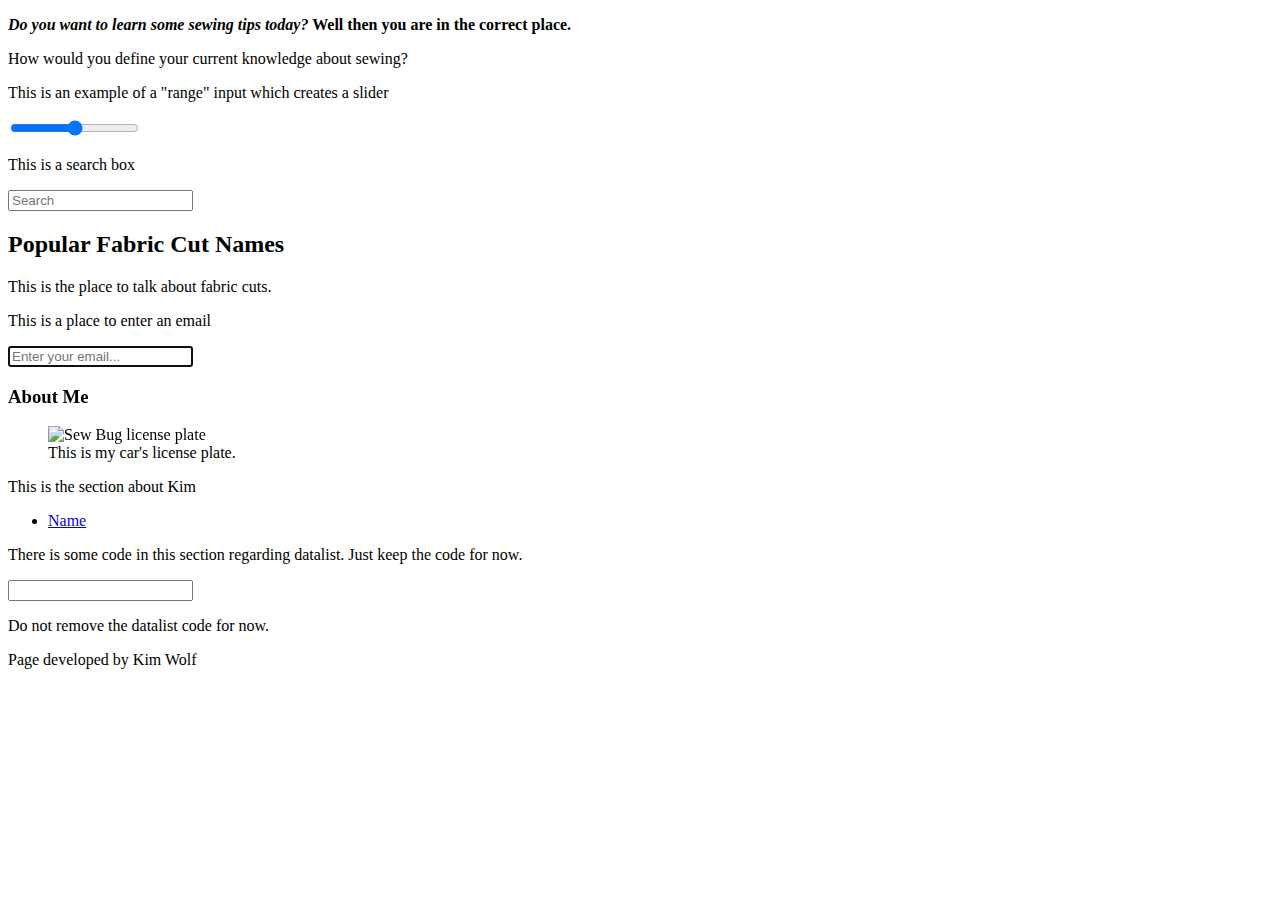
==== index2.html @ 7a6a6c53 "Removing outdated content. Adding new page." ====
<!DOCTYPE html>
<html lang="en">
<head>
    <meta charset="UTF-8">
    <meta http-equiv="X-UA-Compatible" content="IE=edge">
    <meta name="viewport" content="width=, initial-scale=1.0">
    <title>Document</title>
    
</head>
<main>
<body>
 


    <p><b class="lead"><i>Do you want to <em>learn</em> some sewing tips <strong>today</strong>?</i> Well then you are in the correct place.</b>
<p>How would you define your current knowledge about sewing?</p>
<p>This is an example of a "range" input which creates a slider</p>
<input type="range"/>

    </p>

    <p>This is a search box</p>
    <input type="search" placeholder="Search"/>
    <section>
        <h2>Popular Fabric Cut Names</h2>
        <P>This is the place to talk about fabric cuts.</P>
    </section>
    <aside>
        
        <p>This is a place to enter an email </p>
        <input type="email" autofocus required placeholder="Enter your email..."/>
        
        <h3>About Me</h3>
        <figure>
            <img src="images/SewBug_sm.jpg" alt="Sew Bug license plate" />
            <figcaption>This is my car's license plate.</figcaption>
        </figure>
        <p>This is the section about Kim</p>
        <nav>
            <ul>
                <li><a class="Name" href="/Name">Name</a></li>
                
            </ul>
        </nav>

<p> There is some code in this section regarding datalist. Just keep the code for now.</p>
        <input type="text" list="categories"/>
        <datalist id="categories">
            <option value="reviews">
            <option value="profiles">
            <option value="announcements">

            </option>
            </option>
            </option>
        </datalist>
        <p> Do not remove the datalist code for now.</p>
    </aside>

    <header>

    </header>
</body>
</main>
<footer>
    <p>Page developed by Kim Wolf</p>
</footer>
</html>
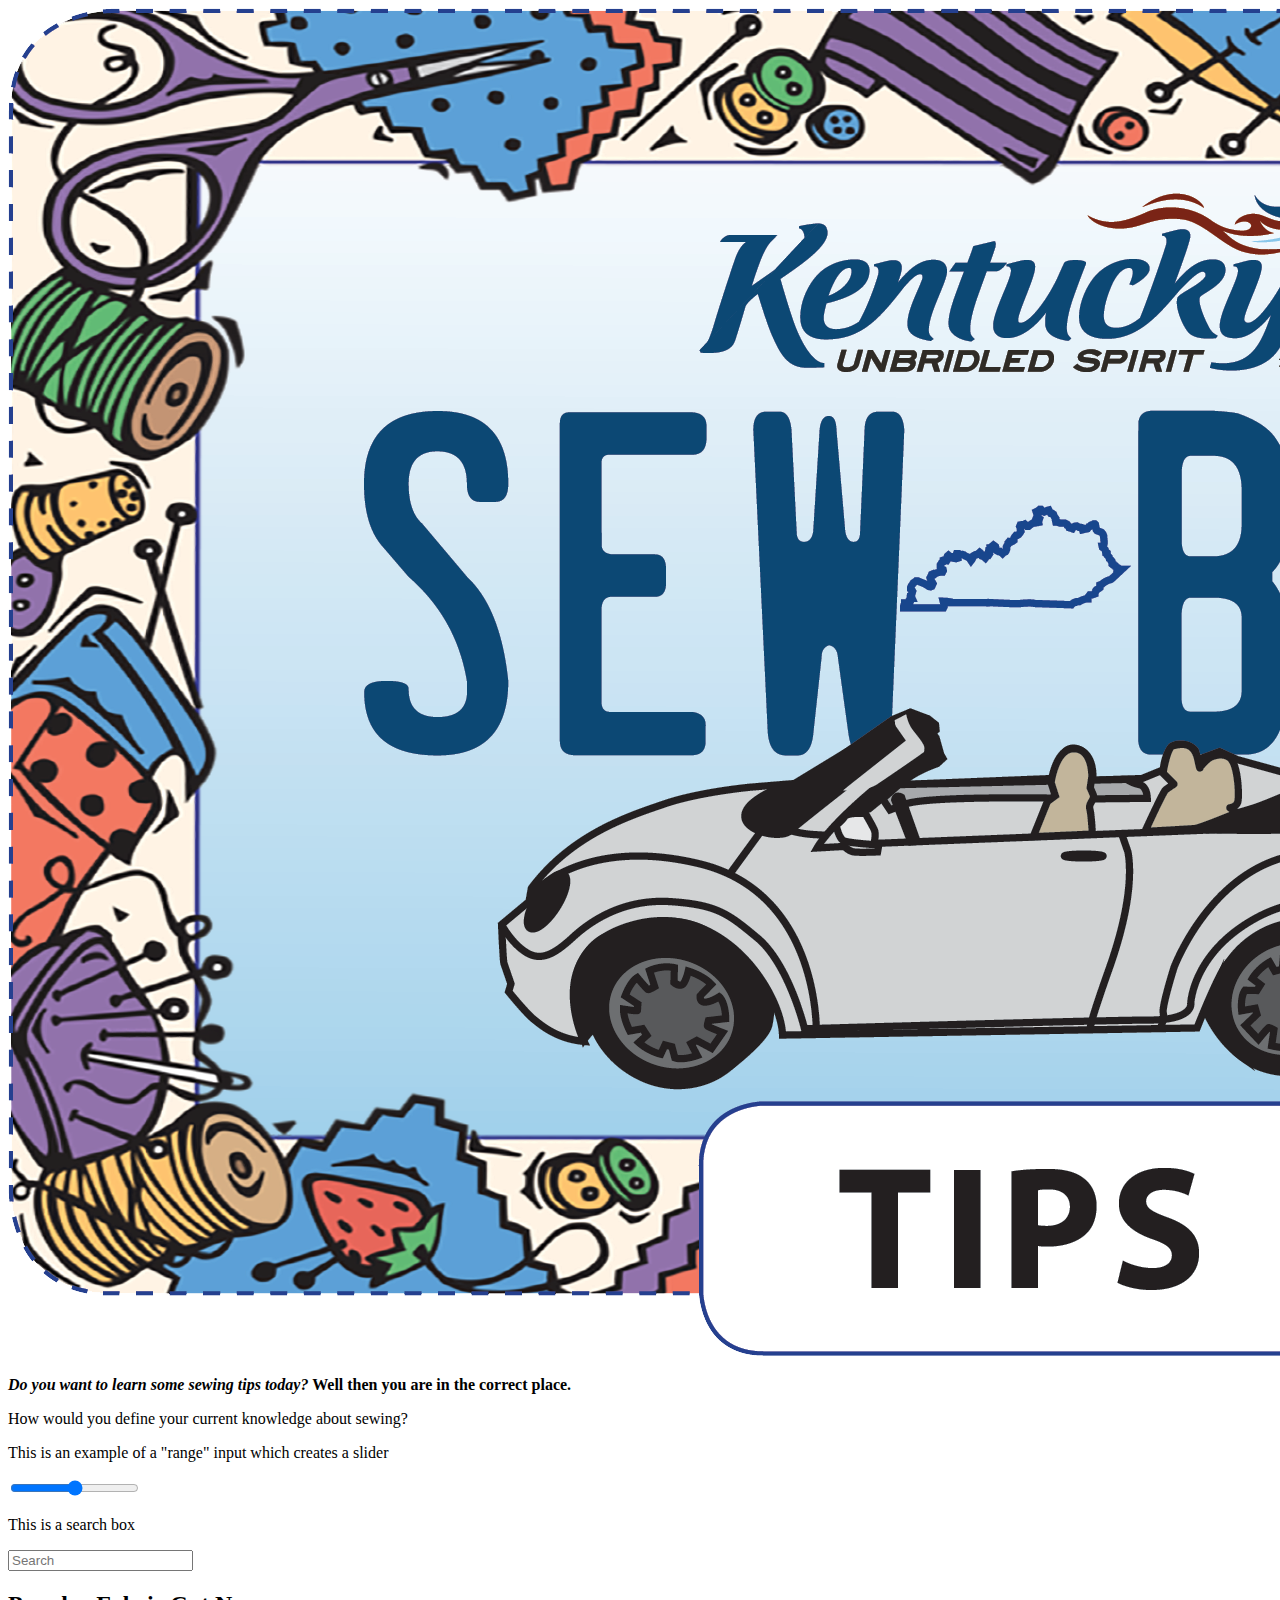
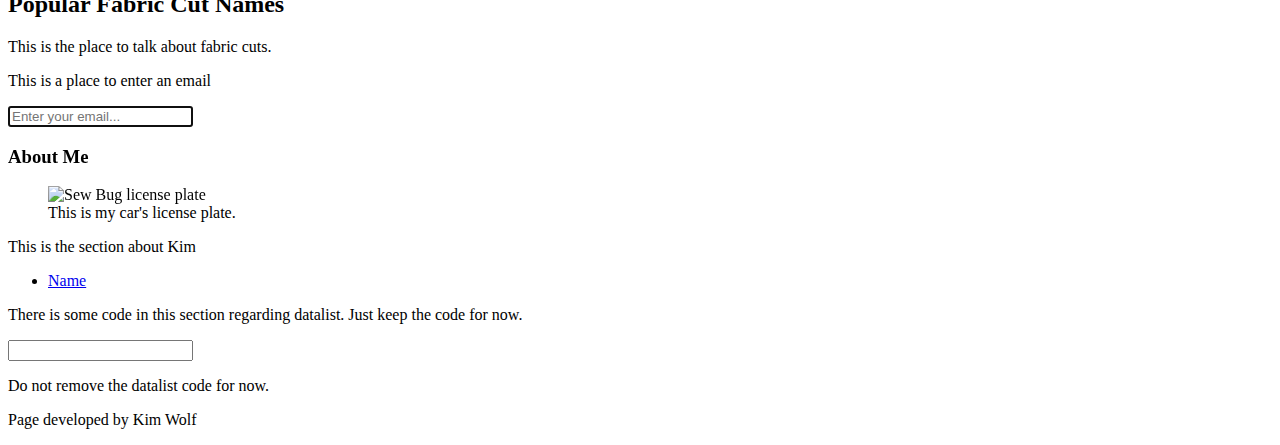
==== commit 5ba29af3: "Added new logo file" ====
--- a/index2.html
+++ b/index2.html
@@ -2,15 +2,20 @@
 <html lang="en">
 <head>
     <meta charset="UTF-8">
+    <title>Home | SewBugTips</title>
+    <meta name="Kim Wolf" content="Sew Bug Tips">
     <meta http-equiv="X-UA-Compatible" content="IE=edge">
     <meta name="viewport" content="width=, initial-scale=1.0">
-    <title>Document</title>
+
+  </head>
+<main>
     
-</head>
-<main>
 <body>
  
-
+<div>
+    <img alt="SewBugTips logo" src="images/SewBugTips_logo.svg" 
+    
+</div>
 
     <p><b class="lead"><i>Do you want to <em>learn</em> some sewing tips <strong>today</strong>?</i> Well then you are in the correct place.</b>
 <p>How would you define your current knowledge about sewing?</p>
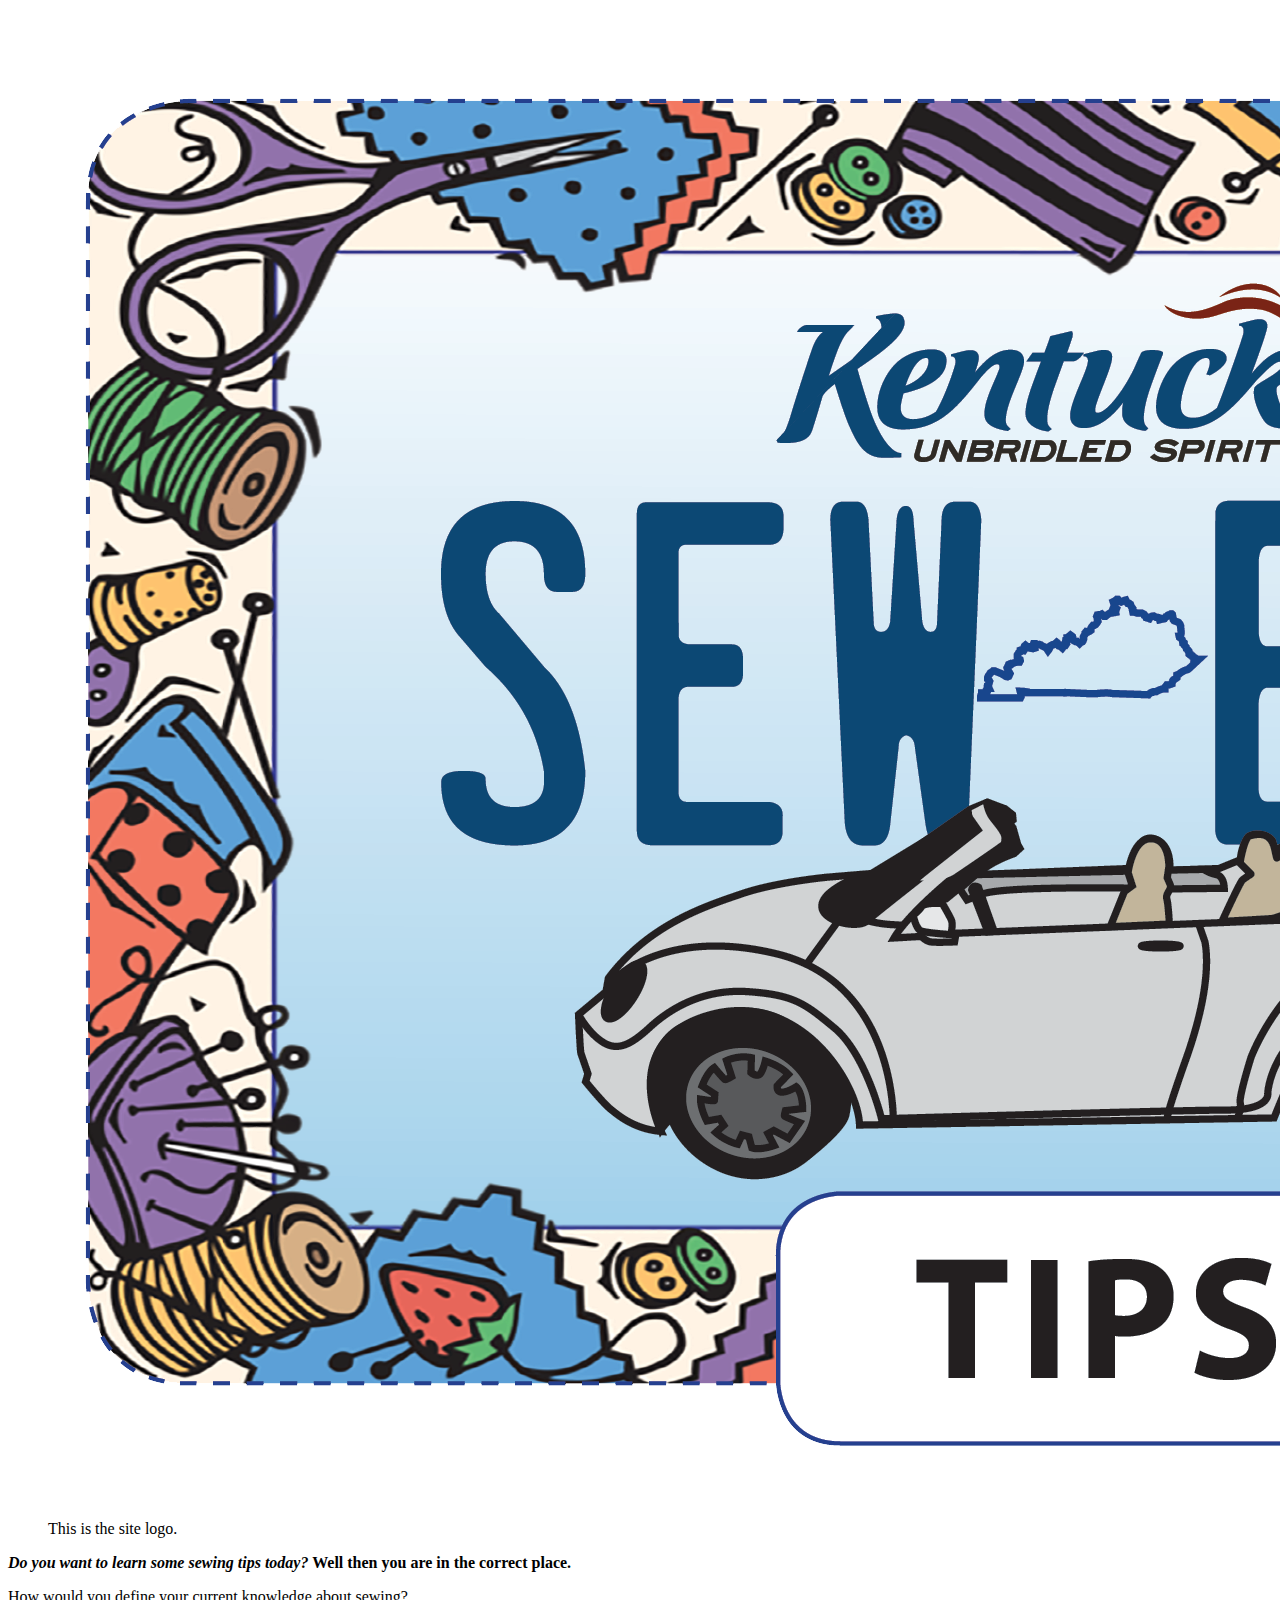
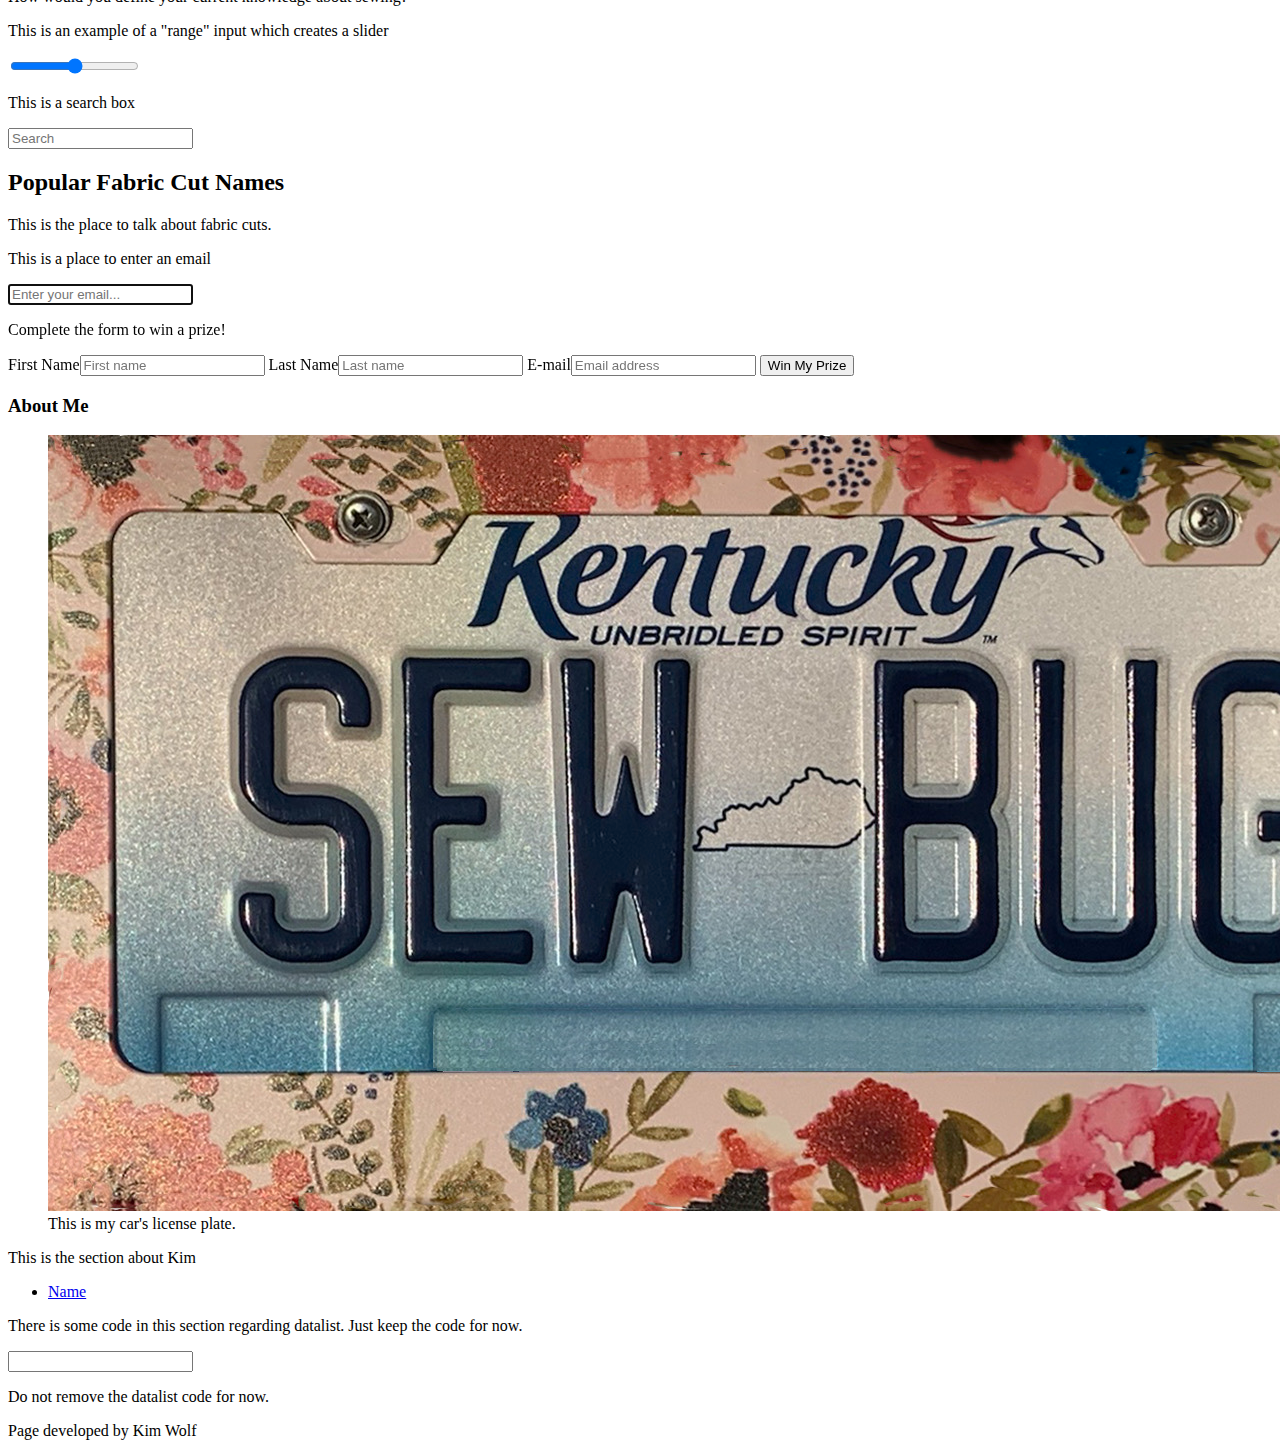
==== commit af7a4b1b: "Remove images and add About" ====
--- a/index2.html
+++ b/index2.html
@@ -9,14 +9,12 @@
 
   </head>
 <main>
-    
+    <figure>
+        <img src="images/sewbug2.png" alt="Sew Bug license plate" />
+        <figcaption>This is the site logo.</figcaption>
+    </figure>  
 <body>
  
-<div>
-    <img alt="SewBugTips logo" src="images/SewBugTips_logo.svg" 
-    
-</div>
-
     <p><b class="lead"><i>Do you want to <em>learn</em> some sewing tips <strong>today</strong>?</i> Well then you are in the correct place.</b>
 <p>How would you define your current knowledge about sewing?</p>
 <p>This is an example of a "range" input which creates a slider</p>
@@ -31,13 +29,23 @@
         <P>This is the place to talk about fabric cuts.</P>
     </section>
     <aside>
-        
+        <!--This is a note for my code-->
         <p>This is a place to enter an email </p>
         <input type="email" autofocus required placeholder="Enter your email..."/>
         
+
+        <form action="#" method="get">
+            <p>Complete the form to win a prize!</p>
+                <label>First Name</label><input type="text" placeholder="First name" fname="name" tabindex="1" autocomplete="given-name">
+                <label>Last Name</label><input type="text" placeholder="Last name" lname="name" tabindex="2" autocomplete="family-name">
+                <label>E-mail</label><input type="email" placeholder="Email address" name="email" tabindex="3" autocomplete="email">
+                <input type="submit" value="Win My Prize">
+        </form>
+
+      
         <h3>About Me</h3>
         <figure>
-            <img src="images/SewBug_sm.jpg" alt="Sew Bug license plate" />
+            <img src="images/SewBug_plate.JPG" alt="Sew Bug license plate" />
             <figcaption>This is my car's license plate.</figcaption>
         </figure>
         <p>This is the section about Kim</p>
@@ -65,6 +73,7 @@
     <header>
 
     </header>
+
 </body>
 </main>
 <footer>
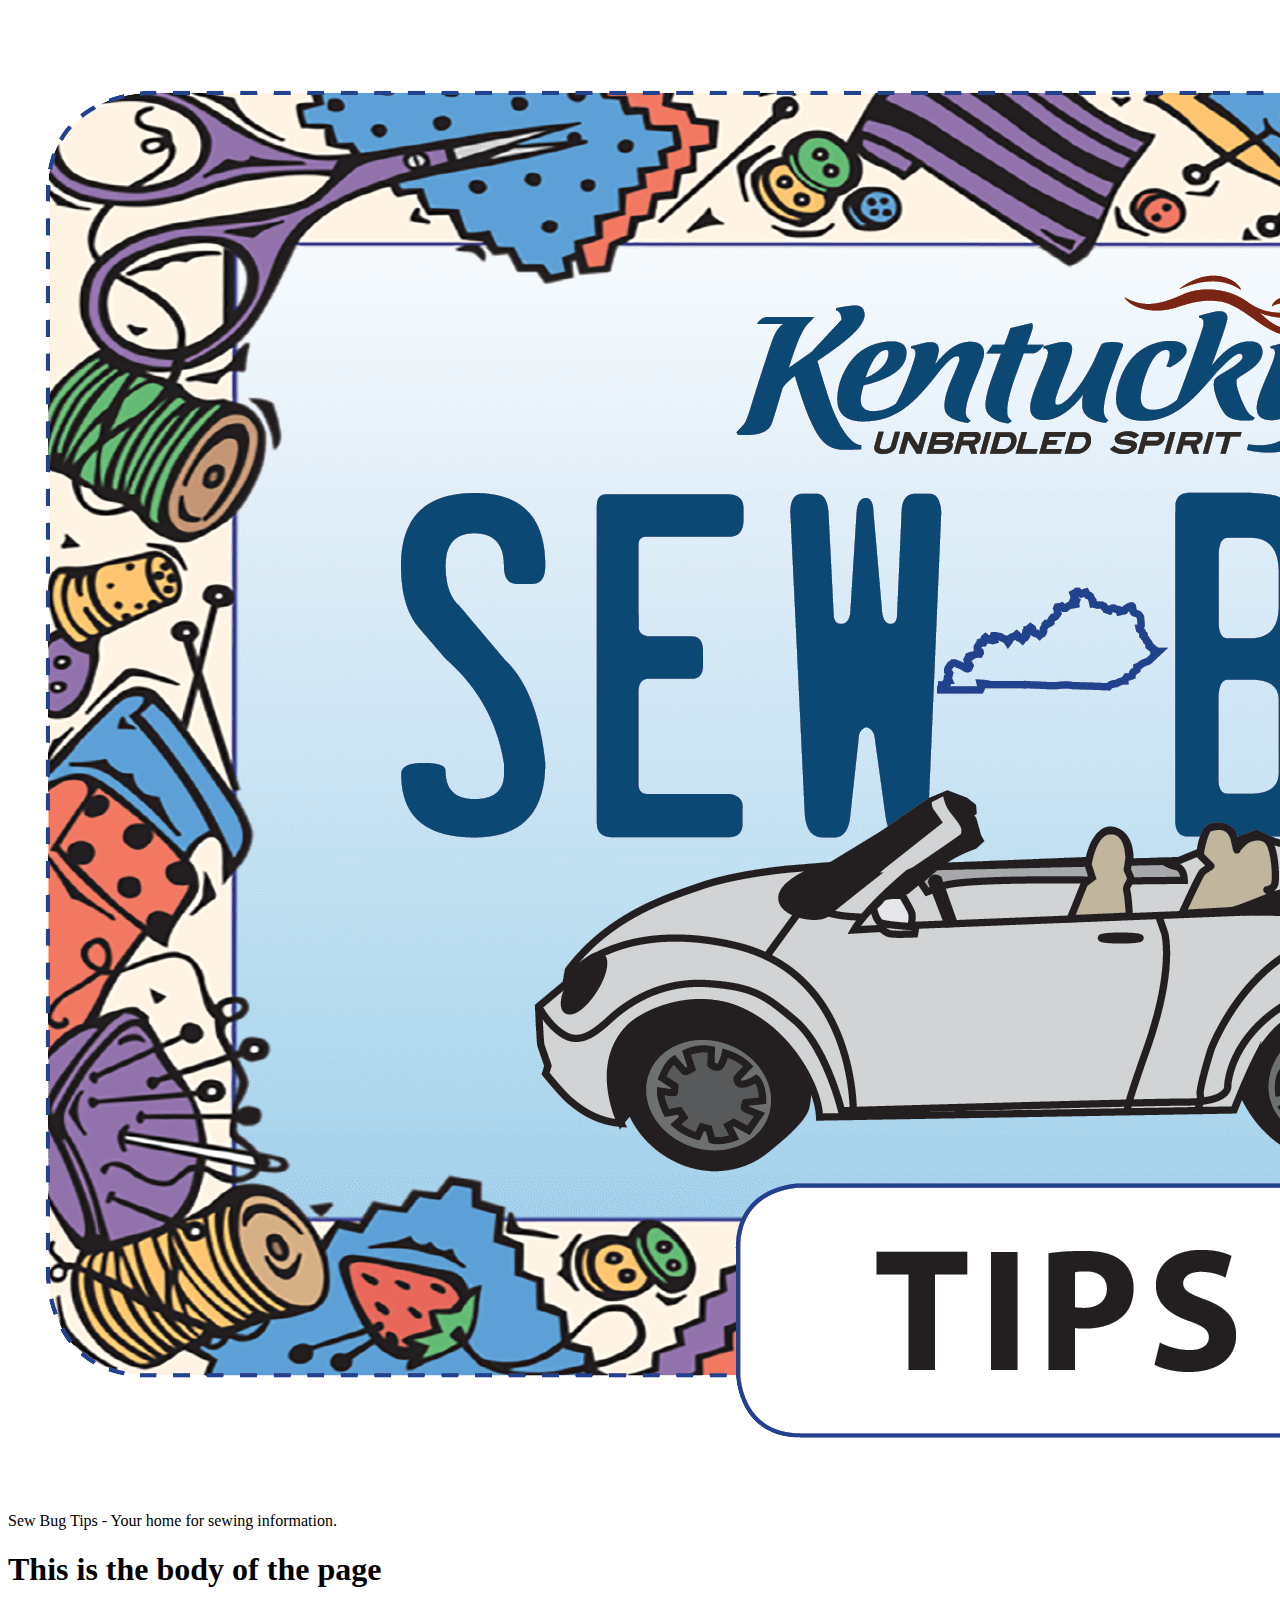
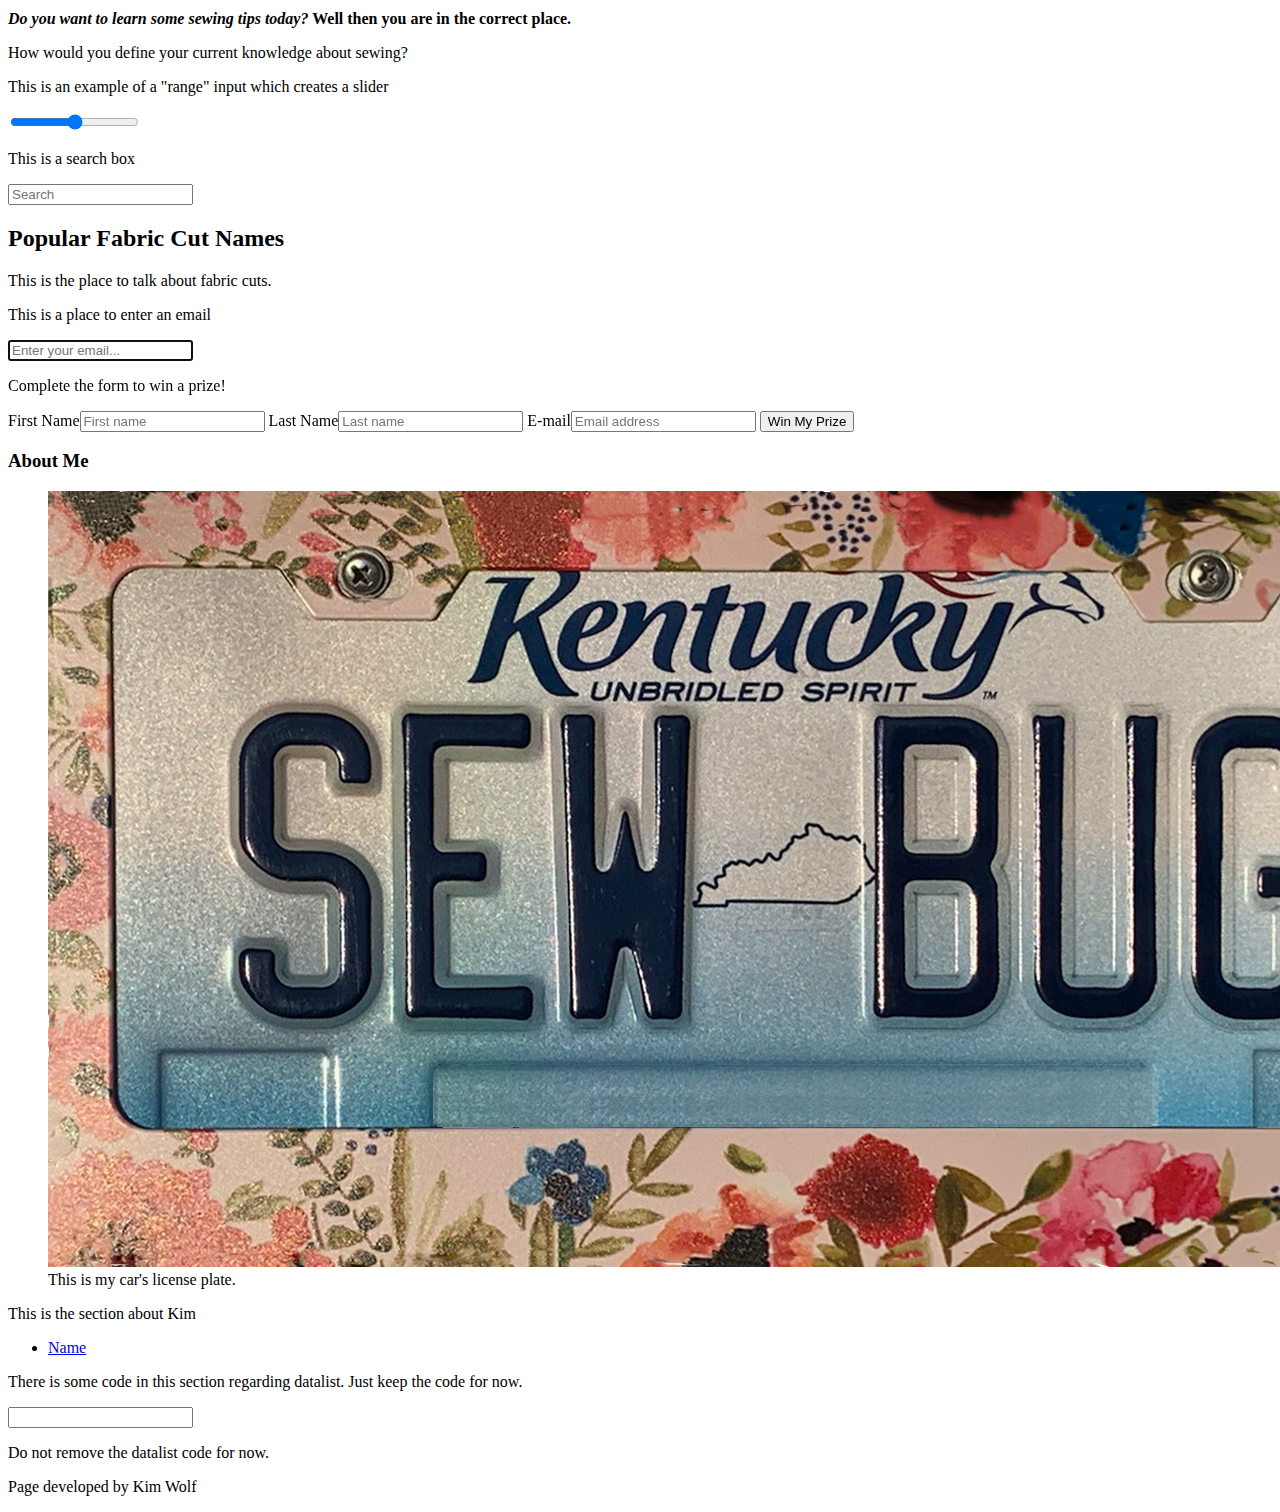
==== commit c09388f8: "Additional content and code fixes" ====
--- a/index2.html
+++ b/index2.html
@@ -7,14 +7,23 @@
     <meta http-equiv="X-UA-Compatible" content="IE=edge">
     <meta name="viewport" content="width=, initial-scale=1.0">
 
+    <link rel="preconnect" href="https://fonts.googleapis.com">
+    <link rel="preconnect" href="https://fonts.gstatic.com" crossorigin>
+    <link href="https://fonts.googleapis.com/css2?family=Cookie&family=Lato:ital@0;1&display=swap" rel="stylesheet">
+
+    <link rel="stylesheet" type="text/css" href="styles/master.css" 
+
+    <figure>
+        <img src="images/SewBugTips_logoSM.png" alt="Sew Bug Tips logo" />
+        <figcaption>Sew Bug Tips - Your home for sewing information.</figcaption>
+    </figure>  
+    <title>Sew Bug Tips</title>
+
   </head>
 <main>
-    <figure>
-        <img src="images/sewbug2.png" alt="Sew Bug license plate" />
-        <figcaption>This is the site logo.</figcaption>
-    </figure>  
+    
 <body>
- 
+    <h1>This is the body of the page</h1>
     <p><b class="lead"><i>Do you want to <em>learn</em> some sewing tips <strong>today</strong>?</i> Well then you are in the correct place.</b>
 <p>How would you define your current knowledge about sewing?</p>
 <p>This is an example of a "range" input which creates a slider</p>
--- a/styles/master.css
+++ b/styles/master.css
@@ -0,0 +1,7 @@
+head {
+    <link rel="preconnect" href="https://fonts.googleapis.com">
+    <link rel="preconnect" href="https://fonts.gstatic.com" crossorigin>
+    <link href="https://fonts.googleapis.com/css2?family=Cookie&family=Lato:ital@0;1&display=swap" rel="stylesheet">
+    margin-top: 0px;
+            
+    }
